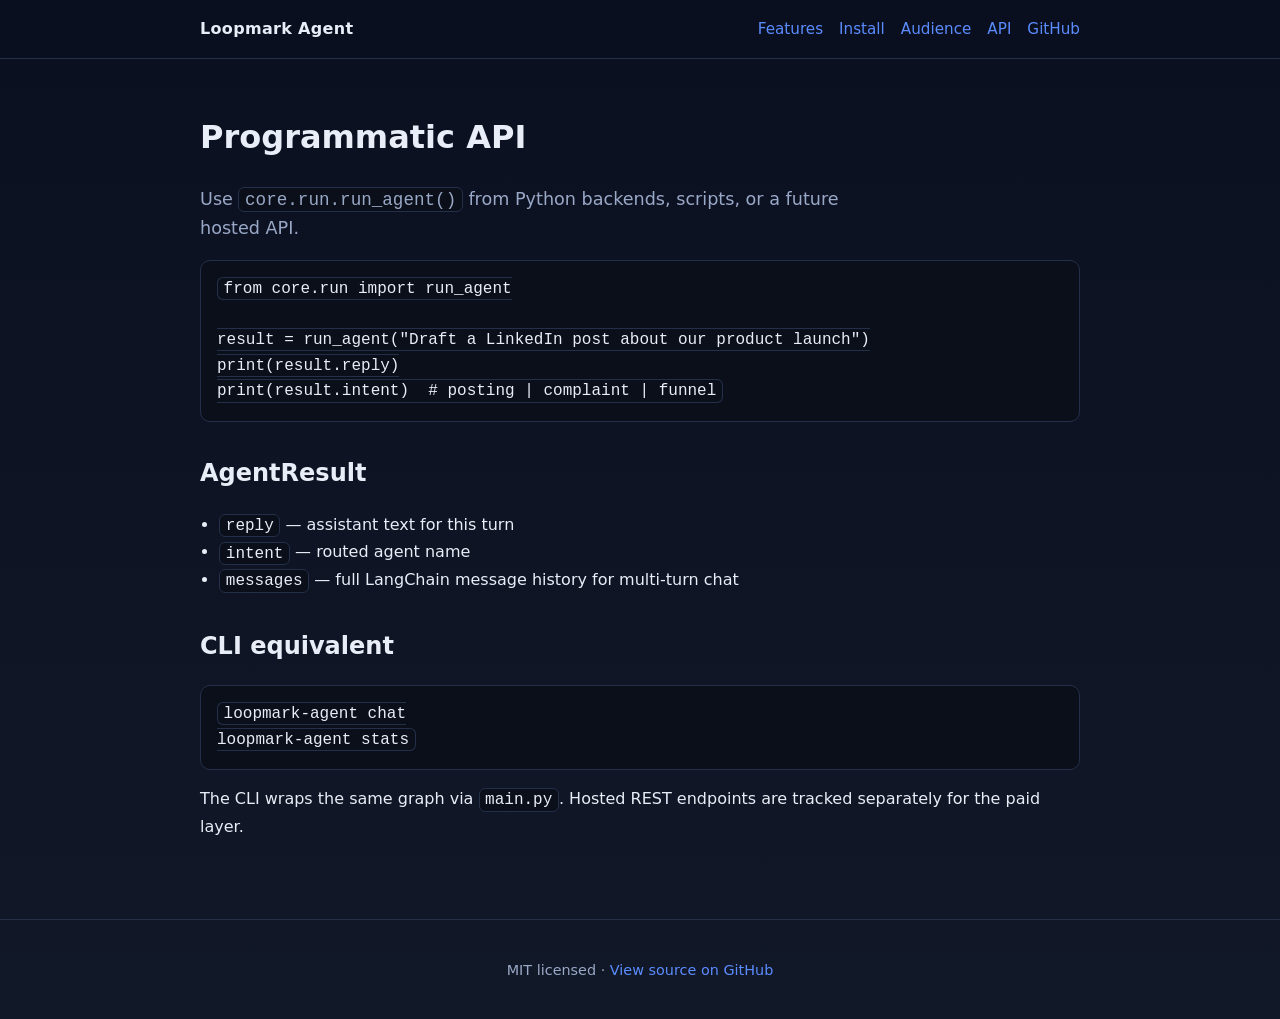
==== site/api.html @ df7c4c64 "Add GitHub Pages docs site, JSON-LD SEO, and social preview image. Closes #27, #28, and #30 with a s" ====
<!DOCTYPE html>
<html lang="en">
<head>
<meta charset="utf-8">
<meta name="viewport" content="width=device-width, initial-scale=1">
<title>API · Loopmark Agent</title>
<meta name="description" content="Programmatic run_agent API for Loopmark Agent integrations.">
<link rel="canonical" href="https://loopmark-opensource.github.io/loopmark-agent/api.html">
<meta property="og:type" content="website">
<meta property="og:title" content="API · Loopmark Agent">
<meta property="og:description" content="Programmatic run_agent API for Loopmark Agent integrations.">
<meta property="og:url" content="https://loopmark-opensource.github.io/loopmark-agent/api.html">
<meta property="og:image" content="https://loopmark-opensource.github.io/loopmark-agent/social-preview.png">
<meta name="twitter:card" content="summary_large_image">
<meta name="twitter:title" content="API · Loopmark Agent">
<meta name="twitter:description" content="Programmatic run_agent API for Loopmark Agent integrations.">
<meta name="twitter:image" content="https://loopmark-opensource.github.io/loopmark-agent/social-preview.png">
<link rel="stylesheet" href="styles.css">
<script type="application/ld+json">{
  "@context": "https://schema.org",
  "@type": "SoftwareApplication",
  "name": "Loopmark Agent",
  "applicationCategory": "BusinessApplication",
  "operatingSystem": "Cross-platform",
  "description": "Open-source LangGraph AI marketing agent for social content, email campaigns, audience research, lead funnel management, and auto-posting.",
  "softwareVersion": "1.0.0",
  "license": "https://opensource.org/licenses/MIT",
  "url": "https://loopmark-opensource.github.io/loopmark-agent",
  "codeRepository": "https://github.com/loopmark-opensource/loopmark-agent",
  "offers": {
    "@type": "Offer",
    "price": "0",
    "priceCurrency": "USD"
  }
}</script>
</head>
<body>

<header>
  <div class="nav">
    <a class="brand" href="index.html">Loopmark Agent</a>
    <nav class="nav-links" aria-label="Primary">
      <a href="features.html">Features</a>
      <a href="install.html">Install</a>
      <a href="audience-research.html">Audience</a>
      <a href="api.html">API</a>
      <a href="https://github.com/loopmark-opensource/loopmark-agent">GitHub</a>
    </nav>
  </div>
</header>

<main>

<h1>Programmatic API</h1>
<p class="lead">Use <code>core.run.run_agent()</code> from Python backends, scripts, or a future hosted API.</p>
<pre><code>from core.run import run_agent

result = run_agent("Draft a LinkedIn post about our product launch")
print(result.reply)
print(result.intent)  # posting | complaint | funnel</code></pre>
<h2>AgentResult</h2>
<ul>
  <li><code>reply</code> — assistant text for this turn</li>
  <li><code>intent</code> — routed agent name</li>
  <li><code>messages</code> — full LangChain message history for multi-turn chat</li>
</ul>
<h2>CLI equivalent</h2>
<pre><code>loopmark-agent chat
loopmark-agent stats</code></pre>
<p>The CLI wraps the same graph via <code>main.py</code>. Hosted REST endpoints are tracked separately for the paid layer.</p>

</main>

<footer>
  <p>MIT licensed · <a href="https://github.com/loopmark-opensource/loopmark-agent">View source on GitHub</a></p>
</footer>

</body>
</html>
---- site/styles.css ----
:root {
  --bg: #0b1020;
  --surface: #141b2d;
  --text: #e8edf7;
  --muted: #9aa8c7;
  --accent: #5b8cff;
  --accent-2: #7c5cff;
  --border: #24304a;
  --max: 920px;
}

* {
  box-sizing: border-box;
}

body {
  margin: 0;
  font-family: Inter, system-ui, -apple-system, Segoe UI, Roboto, sans-serif;
  background: linear-gradient(180deg, #0b1020 0%, #111827 100%);
  color: var(--text);
  line-height: 1.6;
}

a {
  color: var(--accent);
  text-decoration: none;
}

a:hover {
  text-decoration: underline;
}

header {
  border-bottom: 1px solid var(--border);
  background: rgba(11, 16, 32, 0.9);
  backdrop-filter: blur(8px);
  position: sticky;
  top: 0;
  z-index: 10;
}

.nav {
  max-width: var(--max);
  margin: 0 auto;
  padding: 1rem 1.25rem;
  display: flex;
  gap: 1rem;
  flex-wrap: wrap;
  align-items: center;
  justify-content: space-between;
}

.brand {
  font-weight: 700;
  color: var(--text);
  letter-spacing: 0.02em;
}

.nav-links {
  display: flex;
  gap: 1rem;
  flex-wrap: wrap;
  font-size: 0.95rem;
}

main {
  max-width: var(--max);
  margin: 0 auto;
  padding: 2rem 1.25rem 4rem;
}

.hero {
  padding: 2rem 0 1rem;
}

.hero h1 {
  font-size: clamp(2rem, 5vw, 2.8rem);
  line-height: 1.15;
  margin: 0 0 0.75rem;
}

.lead {
  color: var(--muted);
  font-size: 1.1rem;
  max-width: 62ch;
}

.card-grid {
  display: grid;
  grid-template-columns: repeat(auto-fit, minmax(220px, 1fr));
  gap: 1rem;
  margin: 2rem 0;
}

.card {
  background: var(--surface);
  border: 1px solid var(--border);
  border-radius: 12px;
  padding: 1.1rem 1.2rem;
}

.card h3 {
  margin: 0 0 0.5rem;
  font-size: 1.05rem;
}

.card p {
  margin: 0;
  color: var(--muted);
  font-size: 0.95rem;
}

pre,
code {
  font-family: ui-monospace, SFMono-Regular, Menlo, Consolas, monospace;
}

pre {
  background: #0a0f1a;
  border: 1px solid var(--border);
  border-radius: 10px;
  padding: 1rem;
  overflow-x: auto;
}

code {
  background: #0a0f1a;
  border: 1px solid var(--border);
  border-radius: 6px;
  padding: 0.1rem 0.35rem;
}

h2 {
  margin-top: 2rem;
}

ul {
  padding-left: 1.2rem;
}

footer {
  border-top: 1px solid var(--border);
  color: var(--muted);
  text-align: center;
  padding: 1.5rem 1rem 2rem;
  font-size: 0.9rem;
}

.cta-row {
  display: flex;
  gap: 0.75rem;
  flex-wrap: wrap;
  margin-top: 1.25rem;
}

.button {
  display: inline-block;
  background: linear-gradient(135deg, var(--accent), var(--accent-2));
  color: white;
  padding: 0.65rem 1rem;
  border-radius: 999px;
  font-weight: 600;
}

.button.secondary {
  background: transparent;
  border: 1px solid var(--border);
  color: var(--text);
}
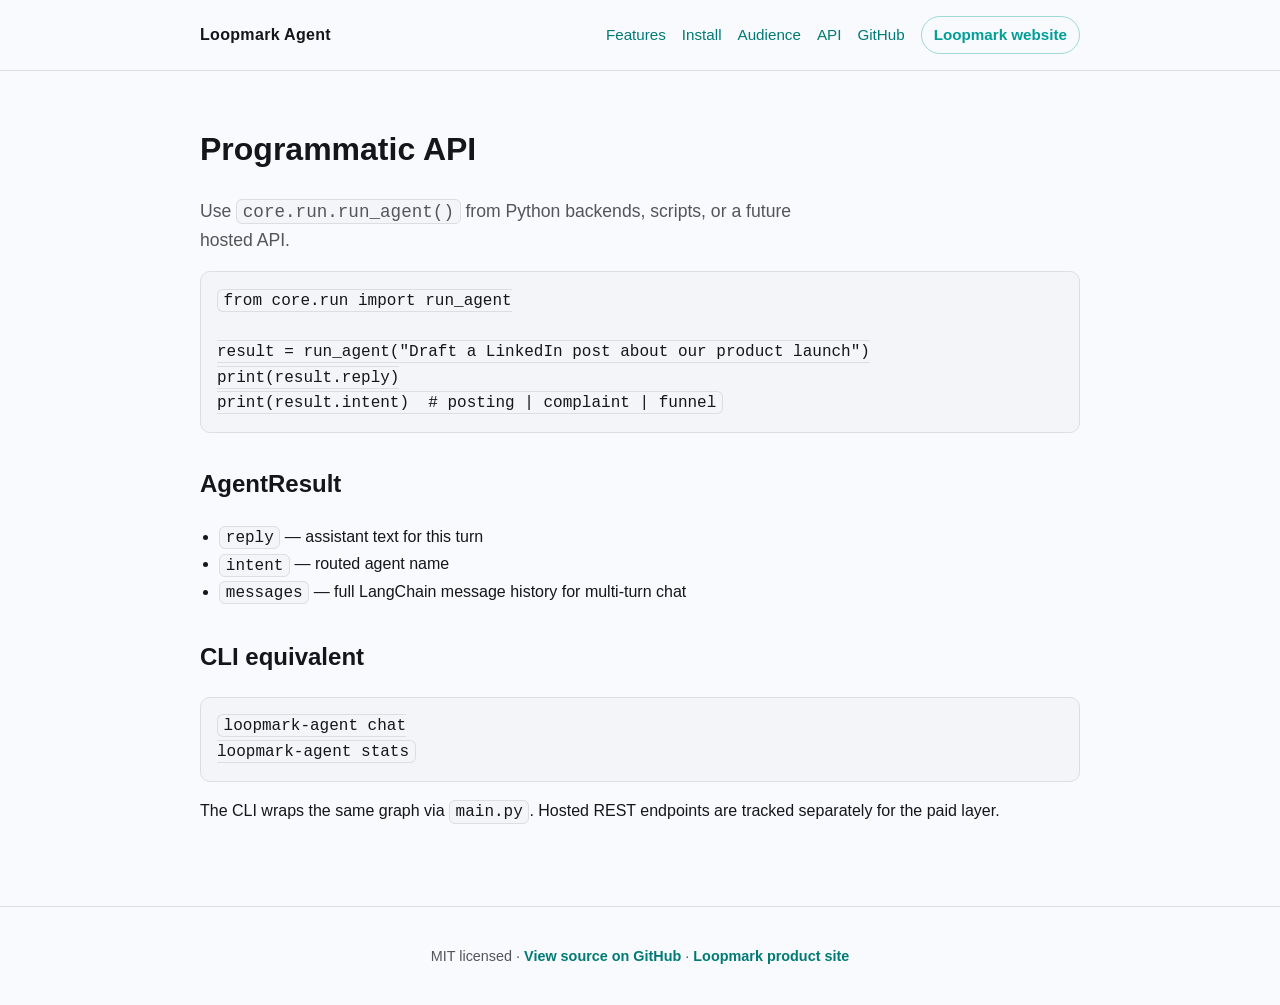
==== commit 8ef82669: "Align docs site with Loopmark teal branding and link to product website. Co-authored-by: Cursor <cur" ====
--- a/site/api.html
+++ b/site/api.html
@@ -45,6 +45,7 @@
       <a href="audience-research.html">Audience</a>
       <a href="api.html">API</a>
       <a href="https://github.com/loopmark-opensource/loopmark-agent">GitHub</a>
+      <a class="nav-cta" href="https://main.d3b5sf354a54dh.amplifyapp.com/">Loopmark website</a>
     </nav>
   </div>
 </header>
@@ -72,7 +73,7 @@
 </main>
 
 <footer>
-  <p>MIT licensed · <a href="https://github.com/loopmark-opensource/loopmark-agent">View source on GitHub</a></p>
+  <p>MIT licensed · <a href="https://github.com/loopmark-opensource/loopmark-agent">View source on GitHub</a> · <a href="https://main.d3b5sf354a54dh.amplifyapp.com/">Loopmark product site</a></p>
 </footer>
 
 </body>
--- a/site/styles.css
+++ b/site/styles.css
@@ -1,11 +1,15 @@
+/* Loopmark brand — aligned with loopmark-frontend (teal accent #009E96) */
 :root {
-  --bg: #0b1020;
-  --surface: #141b2d;
-  --text: #e8edf7;
-  --muted: #9aa8c7;
-  --accent: #5b8cff;
-  --accent-2: #7c5cff;
-  --border: #24304a;
+  --accent: #009e96;
+  --accent-dark: #007a74;
+  --accent-soft: oklch(0.6 0.14 190 / 0.12);
+  --bg: oklch(0.985 0.004 260);
+  --surface: #ffffff;
+  --text: oklch(0.2 0.01 260);
+  --muted: oklch(0.45 0.01 260);
+  --border: oklch(0.9 0.005 260);
+  --border2: oklch(0.85 0.01 260);
+  --code-bg: oklch(0.97 0.005 260);
   --max: 920px;
 }
 
@@ -15,25 +19,30 @@
 
 body {
   margin: 0;
-  font-family: Inter, system-ui, -apple-system, Segoe UI, Roboto, sans-serif;
-  background: linear-gradient(180deg, #0b1020 0%, #111827 100%);
+  font-family: Helvetica, Arial, system-ui, -apple-system, Segoe UI, Roboto, sans-serif;
+  background: var(--bg);
   color: var(--text);
   line-height: 1.6;
 }
 
+::selection {
+  background: oklch(0.6 0.14 190 / 0.25);
+}
+
 a {
+  color: var(--accent-dark);
+  text-decoration: none;
+}
+
+a:hover {
   color: var(--accent);
-  text-decoration: none;
-}
-
-a:hover {
   text-decoration: underline;
 }
 
 header {
   border-bottom: 1px solid var(--border);
-  background: rgba(11, 16, 32, 0.9);
-  backdrop-filter: blur(8px);
+  background: oklch(0.985 0.004 260 / 0.92);
+  backdrop-filter: blur(12px);
   position: sticky;
   top: 0;
   z-index: 10;
@@ -61,6 +70,20 @@
   gap: 1rem;
   flex-wrap: wrap;
   font-size: 0.95rem;
+  align-items: center;
+}
+
+.nav-links .nav-cta {
+  font-weight: 600;
+  color: var(--accent);
+  border: 1px solid oklch(0.6 0.14 190 / 0.35);
+  padding: 0.35rem 0.75rem;
+  border-radius: 999px;
+}
+
+.nav-links .nav-cta:hover {
+  background: var(--accent-soft);
+  text-decoration: none;
 }
 
 main {
@@ -83,6 +106,16 @@
   color: var(--muted);
   font-size: 1.1rem;
   max-width: 62ch;
+}
+
+.site-banner {
+  margin: 0 0 1.25rem;
+  padding: 0.75rem 1rem;
+  background: var(--accent-soft);
+  border: 1px solid oklch(0.6 0.14 190 / 0.25);
+  border-radius: 10px;
+  font-size: 0.95rem;
+  color: var(--text);
 }
 
 .card-grid {
@@ -97,6 +130,7 @@
   border: 1px solid var(--border);
   border-radius: 12px;
   padding: 1.1rem 1.2rem;
+  box-shadow: 0 10px 24px -20px oklch(0.2 0.02 260 / 0.12);
 }
 
 .card h3 {
@@ -116,7 +150,7 @@
 }
 
 pre {
-  background: #0a0f1a;
+  background: var(--code-bg);
   border: 1px solid var(--border);
   border-radius: 10px;
   padding: 1rem;
@@ -124,7 +158,7 @@
 }
 
 code {
-  background: #0a0f1a;
+  background: var(--code-bg);
   border: 1px solid var(--border);
   border-radius: 6px;
   padding: 0.1rem 0.35rem;
@@ -146,6 +180,10 @@
   font-size: 0.9rem;
 }
 
+footer a {
+  font-weight: 600;
+}
+
 .cta-row {
   display: flex;
   gap: 0.75rem;
@@ -155,15 +193,54 @@
 
 .button {
   display: inline-block;
-  background: linear-gradient(135deg, var(--accent), var(--accent-2));
+  background: var(--accent);
   color: white;
-  padding: 0.65rem 1rem;
+  padding: 0.65rem 1.1rem;
   border-radius: 999px;
   font-weight: 600;
+  box-shadow: 0 8px 24px -10px oklch(0.6 0.14 190 / 0.55);
+}
+
+.button:hover {
+  background: var(--accent-dark);
+  color: white;
+  text-decoration: none;
 }
 
 .button.secondary {
   background: transparent;
-  border: 1px solid var(--border);
-  color: var(--text);
-}
+  border: 1px solid var(--border2);
+  color: var(--text);
+  box-shadow: none;
+}
+
+.button.secondary:hover {
+  border-color: var(--accent);
+  color: var(--accent-dark);
+}
+
+h3 {
+  margin-top: 1.25rem;
+  font-size: 1.05rem;
+}
+
+main table {
+  width: 100%;
+  border-collapse: collapse;
+  font-size: 0.92rem;
+  margin: 1rem 0;
+}
+
+main table th,
+main table td {
+  border: 1px solid var(--border);
+  padding: 0.55rem 0.65rem;
+  text-align: left;
+  vertical-align: top;
+}
+
+main table th {
+  background: var(--accent-soft);
+  color: var(--text);
+  font-weight: 600;
+}
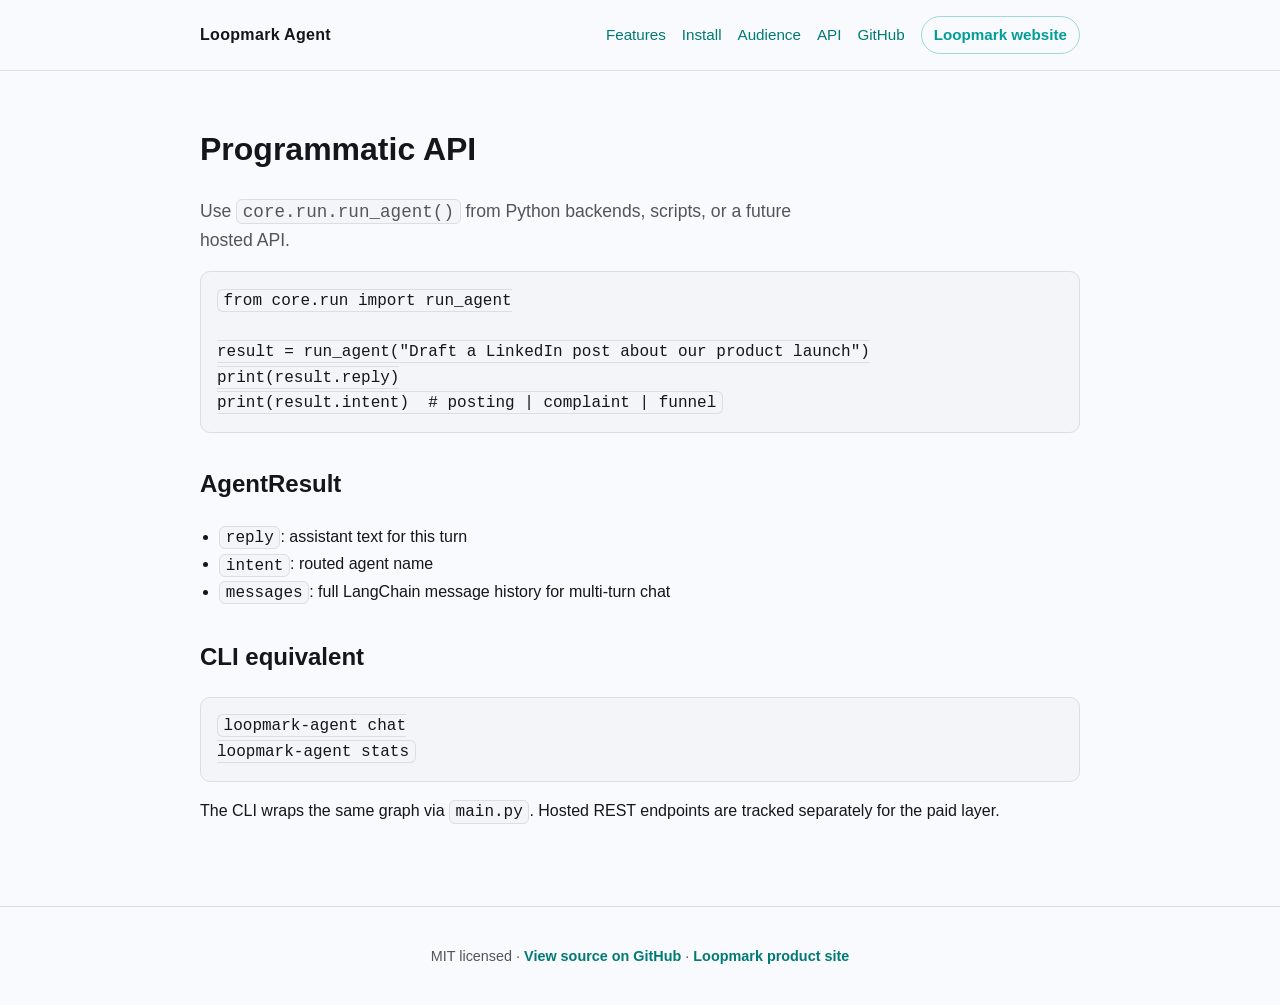
==== commit 3e40d849: "Remove em dashes from docs site copy for simpler punctuation. Co-authored-by: Cursor <cursoragent@cu" ====
--- a/site/api.html
+++ b/site/api.html
@@ -11,11 +11,16 @@
 <meta property="og:description" content="Programmatic run_agent API for Loopmark Agent integrations.">
 <meta property="og:url" content="https://loopmark-opensource.github.io/loopmark-agent/api.html">
 <meta property="og:image" content="https://loopmark-opensource.github.io/loopmark-agent/social-preview.png">
+<meta property="og:image:width" content="1280">
+<meta property="og:image:height" content="720">
+<meta property="og:image:alt" content="Loopmark Agent, open-source LangGraph marketing assistant">
 <meta name="twitter:card" content="summary_large_image">
 <meta name="twitter:title" content="API · Loopmark Agent">
 <meta name="twitter:description" content="Programmatic run_agent API for Loopmark Agent integrations.">
 <meta name="twitter:image" content="https://loopmark-opensource.github.io/loopmark-agent/social-preview.png">
-<link rel="stylesheet" href="styles.css">
+<meta name="twitter:image:alt" content="Loopmark Agent, open-source LangGraph marketing assistant">
+<meta name="theme-color" content="#009E96">
+<link rel="stylesheet" href="styles.css?v=86dd4c33f5">
 <script type="application/ld+json">{
   "@context": "https://schema.org",
   "@type": "SoftwareApplication",
@@ -61,9 +66,9 @@
 print(result.intent)  # posting | complaint | funnel</code></pre>
 <h2>AgentResult</h2>
 <ul>
-  <li><code>reply</code> — assistant text for this turn</li>
-  <li><code>intent</code> — routed agent name</li>
-  <li><code>messages</code> — full LangChain message history for multi-turn chat</li>
+  <li><code>reply</code>: assistant text for this turn</li>
+  <li><code>intent</code>: routed agent name</li>
+  <li><code>messages</code>: full LangChain message history for multi-turn chat</li>
 </ul>
 <h2>CLI equivalent</h2>
 <pre><code>loopmark-agent chat
--- a/site/styles.css
+++ b/site/styles.css
@@ -1,4 +1,4 @@
-/* Loopmark brand — aligned with loopmark-frontend (teal accent #009E96) */
+/* Loopmark brand: aligned with loopmark-frontend (teal accent #009E96) */
 :root {
   --accent: #009e96;
   --accent-dark: #007a74;
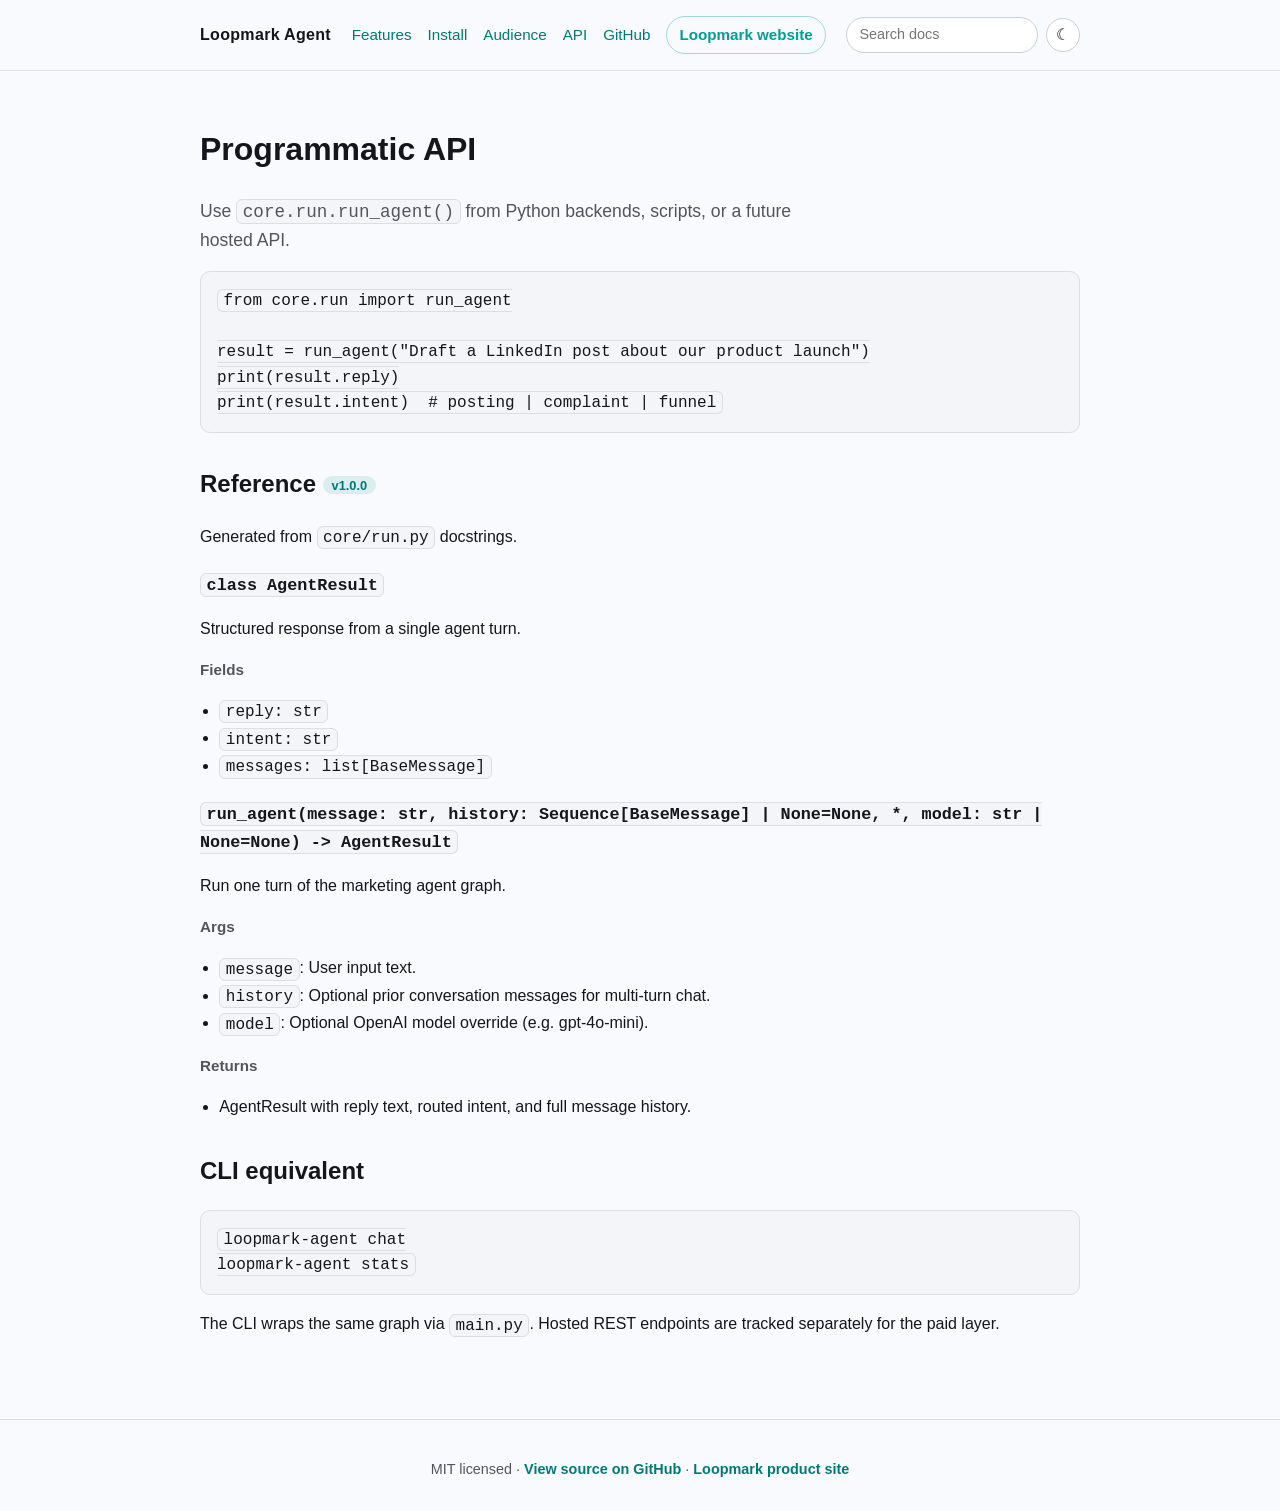
==== commit 404d8777: "Add docs search, light/dark toggle, generated API reference, and link checks. - Build script emits s" ====
--- a/site/api.html
+++ b/site/api.html
@@ -20,7 +20,9 @@
 <meta name="twitter:image" content="https://loopmark-opensource.github.io/loopmark-agent/social-preview.png">
 <meta name="twitter:image:alt" content="Loopmark Agent, open-source LangGraph marketing assistant">
 <meta name="theme-color" content="#009E96">
-<link rel="stylesheet" href="styles.css?v=86dd4c33f5">
+<script>try{var t=localStorage.getItem("theme");if(t==="dark"||t==="light")document.documentElement.dataset.theme=t}catch(e){}</script>
+<link rel="stylesheet" href="styles.css?v=1d8f688921">
+<script src="site.js?v=3ec4536c32" defer></script>
 <script type="application/ld+json">{
   "@context": "https://schema.org",
   "@type": "SoftwareApplication",
@@ -52,6 +54,14 @@
       <a href="https://github.com/loopmark-opensource/loopmark-agent">GitHub</a>
       <a class="nav-cta" href="https://main.d3b5sf354a54dh.amplifyapp.com/">Loopmark website</a>
     </nav>
+    <div class="nav-tools">
+      <div class="search" role="search">
+        <label class="visually-hidden" for="site-search">Search docs</label>
+        <input id="site-search" type="search" placeholder="Search docs" autocomplete="off" aria-controls="search-results">
+        <ul id="search-results" class="search-results" hidden></ul>
+      </div>
+      <button id="theme-toggle" class="theme-toggle" type="button" aria-label="Toggle dark theme">&#9790;</button>
+    </div>
   </div>
 </header>
 
@@ -64,12 +74,15 @@
 result = run_agent("Draft a LinkedIn post about our product launch")
 print(result.reply)
 print(result.intent)  # posting | complaint | funnel</code></pre>
-<h2>AgentResult</h2>
-<ul>
-  <li><code>reply</code>: assistant text for this turn</li>
-  <li><code>intent</code>: routed agent name</li>
-  <li><code>messages</code>: full LangChain message history for multi-turn chat</li>
-</ul>
+<h2 id="reference">Reference <span class="version">v1.0.0</span></h2>
+<p>Generated from <code>core/run.py</code> docstrings.</p>
+<h3 id="ref-agentresult"><code>class AgentResult</code></h3>
+<p>Structured response from a single agent turn.</p>
+<h4>Fields</h4><ul><li><code>reply: str</code></li><li><code>intent: str</code></li><li><code>messages: list[BaseMessage]</code></li></ul>
+<h3 id="ref-run_agent"><code>run_agent(message: str, history: Sequence[BaseMessage] | None=None, *, model: str | None=None) -&gt; AgentResult</code></h3>
+<p>Run one turn of the marketing agent graph.</p>
+<h4>Args</h4><ul><li><code>message</code>: User input text.</li><li><code>history</code>: Optional prior conversation messages for multi-turn chat.</li><li><code>model</code>: Optional OpenAI model override (e.g. gpt-4o-mini).</li></ul>
+<h4>Returns</h4><ul><li>AgentResult with reply text, routed intent, and full message history.</li></ul>
 <h2>CLI equivalent</h2>
 <pre><code>loopmark-agent chat
 loopmark-agent stats</code></pre>
--- a/site/styles.css
+++ b/site/styles.css
@@ -10,7 +10,42 @@
   --border: oklch(0.9 0.005 260);
   --border2: oklch(0.85 0.01 260);
   --code-bg: oklch(0.97 0.005 260);
+  --header-bg: oklch(0.985 0.004 260 / 0.92);
   --max: 920px;
+  color-scheme: light;
+}
+
+/* Dark tokens: follow the OS unless the visitor picked light, or when they picked dark. */
+@media (prefers-color-scheme: dark) {
+  :root:not([data-theme="light"]) {
+    --accent: #2cc5bc;
+    --accent-dark: #5ad8d0;
+    --accent-soft: oklch(0.7 0.12 190 / 0.14);
+    --bg: oklch(0.17 0.01 260);
+    --surface: oklch(0.21 0.01 260);
+    --text: oklch(0.93 0.005 260);
+    --muted: oklch(0.72 0.01 260);
+    --border: oklch(0.3 0.01 260);
+    --border2: oklch(0.38 0.01 260);
+    --code-bg: oklch(0.23 0.01 260);
+    --header-bg: oklch(0.17 0.01 260 / 0.9);
+    color-scheme: dark;
+  }
+}
+
+:root[data-theme="dark"] {
+  --accent: #2cc5bc;
+  --accent-dark: #5ad8d0;
+  --accent-soft: oklch(0.7 0.12 190 / 0.14);
+  --bg: oklch(0.17 0.01 260);
+  --surface: oklch(0.21 0.01 260);
+  --text: oklch(0.93 0.005 260);
+  --muted: oklch(0.72 0.01 260);
+  --border: oklch(0.3 0.01 260);
+  --border2: oklch(0.38 0.01 260);
+  --code-bg: oklch(0.23 0.01 260);
+  --header-bg: oklch(0.17 0.01 260 / 0.9);
+  color-scheme: dark;
 }
 
 * {
@@ -41,7 +76,7 @@
 
 header {
   border-bottom: 1px solid var(--border);
-  background: oklch(0.985 0.004 260 / 0.92);
+  background: var(--header-bg);
   backdrop-filter: blur(12px);
   position: sticky;
   top: 0;
@@ -244,3 +279,120 @@
   color: var(--text);
   font-weight: 600;
 }
+
+/* ─── search & theme toggle ───────────────────────────────────────────── */
+
+.nav-tools {
+  display: flex;
+  gap: 0.5rem;
+  align-items: center;
+}
+
+.search {
+  position: relative;
+}
+
+.search input {
+  width: 12rem;
+  max-width: 50vw;
+  font: inherit;
+  font-size: 0.9rem;
+  padding: 0.35rem 0.75rem;
+  border: 1px solid var(--border2);
+  border-radius: 999px;
+  background: var(--surface);
+  color: var(--text);
+}
+
+.search input:focus {
+  outline: 2px solid var(--accent);
+  outline-offset: 1px;
+}
+
+.search-results {
+  position: absolute;
+  right: 0;
+  top: calc(100% + 0.4rem);
+  width: min(24rem, calc(100vw - 2rem));
+  margin: 0;
+  padding: 0.35rem;
+  list-style: none;
+  background: var(--surface);
+  border: 1px solid var(--border);
+  border-radius: 10px;
+  box-shadow: 0 18px 40px -20px oklch(0.2 0.02 260 / 0.35);
+  z-index: 20;
+}
+
+.search-results a {
+  display: block;
+  padding: 0.5rem 0.6rem;
+  border-radius: 8px;
+  color: var(--text);
+}
+
+.search-results a:hover,
+.search-results a:focus {
+  background: var(--accent-soft);
+  text-decoration: none;
+}
+
+.search-results strong {
+  display: block;
+  font-size: 0.92rem;
+}
+
+.search-results span {
+  display: block;
+  color: var(--muted);
+  font-size: 0.82rem;
+  line-height: 1.4;
+}
+
+.search-empty {
+  padding: 0.5rem 0.6rem;
+  color: var(--muted);
+  font-size: 0.9rem;
+}
+
+.theme-toggle {
+  font: inherit;
+  font-size: 1rem;
+  line-height: 1;
+  width: 2.1rem;
+  height: 2.1rem;
+  border: 1px solid var(--border2);
+  border-radius: 999px;
+  background: var(--surface);
+  color: var(--text);
+  cursor: pointer;
+}
+
+.theme-toggle:hover {
+  border-color: var(--accent);
+}
+
+.version {
+  font-size: 0.8rem;
+  font-weight: 600;
+  color: var(--accent-dark);
+  background: var(--accent-soft);
+  border-radius: 999px;
+  padding: 0.1rem 0.55rem;
+  vertical-align: middle;
+}
+
+h4 {
+  margin: 1rem 0 0.25rem;
+  font-size: 0.95rem;
+  color: var(--muted);
+}
+
+.visually-hidden {
+  position: absolute;
+  width: 1px;
+  height: 1px;
+  overflow: hidden;
+  clip: rect(0 0 0 0);
+  white-space: nowrap;
+}
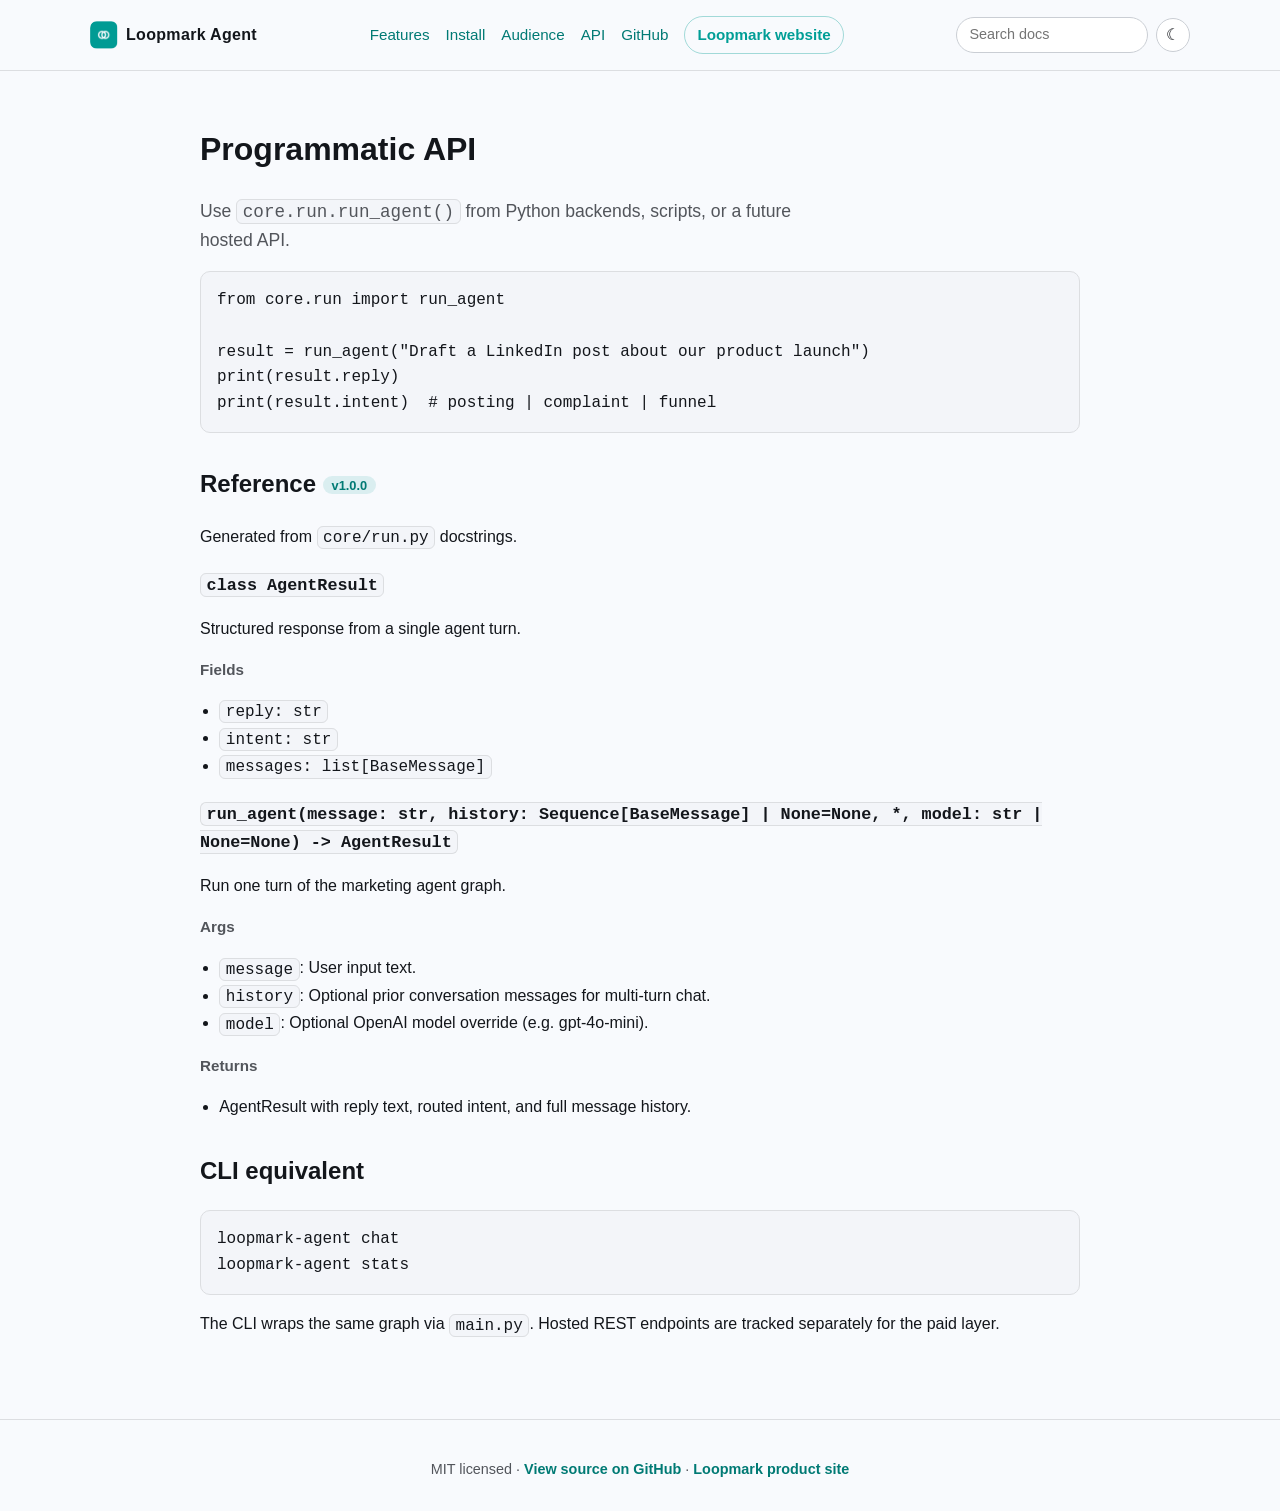
==== commit 93c55501: "Use the colored Loopmark logo on the docs site and README. - Teal Loopmark mark (from loopmark-front" ====
--- a/site/api.html
+++ b/site/api.html
@@ -20,8 +20,10 @@
 <meta name="twitter:image" content="https://loopmark-opensource.github.io/loopmark-agent/social-preview.png">
 <meta name="twitter:image:alt" content="Loopmark Agent, open-source LangGraph marketing assistant">
 <meta name="theme-color" content="#009E96">
+<link rel="icon" type="image/png" href="favicon.png">
+<link rel="apple-touch-icon" href="apple-touch-icon.png">
 <script>try{var t=localStorage.getItem("theme");if(t==="dark"||t==="light")document.documentElement.dataset.theme=t}catch(e){}</script>
-<link rel="stylesheet" href="styles.css?v=1d8f688921">
+<link rel="stylesheet" href="styles.css?v=a9e3e0a755">
 <script src="site.js?v=3ec4536c32" defer></script>
 <script type="application/ld+json">{
   "@context": "https://schema.org",
@@ -45,7 +47,7 @@
 
 <header>
   <div class="nav">
-    <a class="brand" href="index.html">Loopmark Agent</a>
+    <a class="brand" href="index.html"><img src="logo.png" alt="" width="28" height="28">Loopmark Agent</a>
     <nav class="nav-links" aria-label="Primary">
       <a href="features.html">Features</a>
       <a href="install.html">Install</a>
--- a/site/styles.css
+++ b/site/styles.css
@@ -84,7 +84,7 @@
 }
 
 .nav {
-  max-width: var(--max);
+  max-width: 1140px;
   margin: 0 auto;
   padding: 1rem 1.25rem;
   display: flex;
@@ -95,9 +95,18 @@
 }
 
 .brand {
+  display: inline-flex;
+  align-items: center;
+  gap: 0.5rem;
   font-weight: 700;
   color: var(--text);
   letter-spacing: 0.02em;
+}
+
+.brand img {
+  width: 28px;
+  height: 28px;
+  border-radius: 7px;
 }
 
 .nav-links {
@@ -197,6 +206,13 @@
   border: 1px solid var(--border);
   border-radius: 6px;
   padding: 0.1rem 0.35rem;
+}
+
+pre code {
+  background: none;
+  border: 0;
+  border-radius: 0;
+  padding: 0;
 }
 
 h2 {
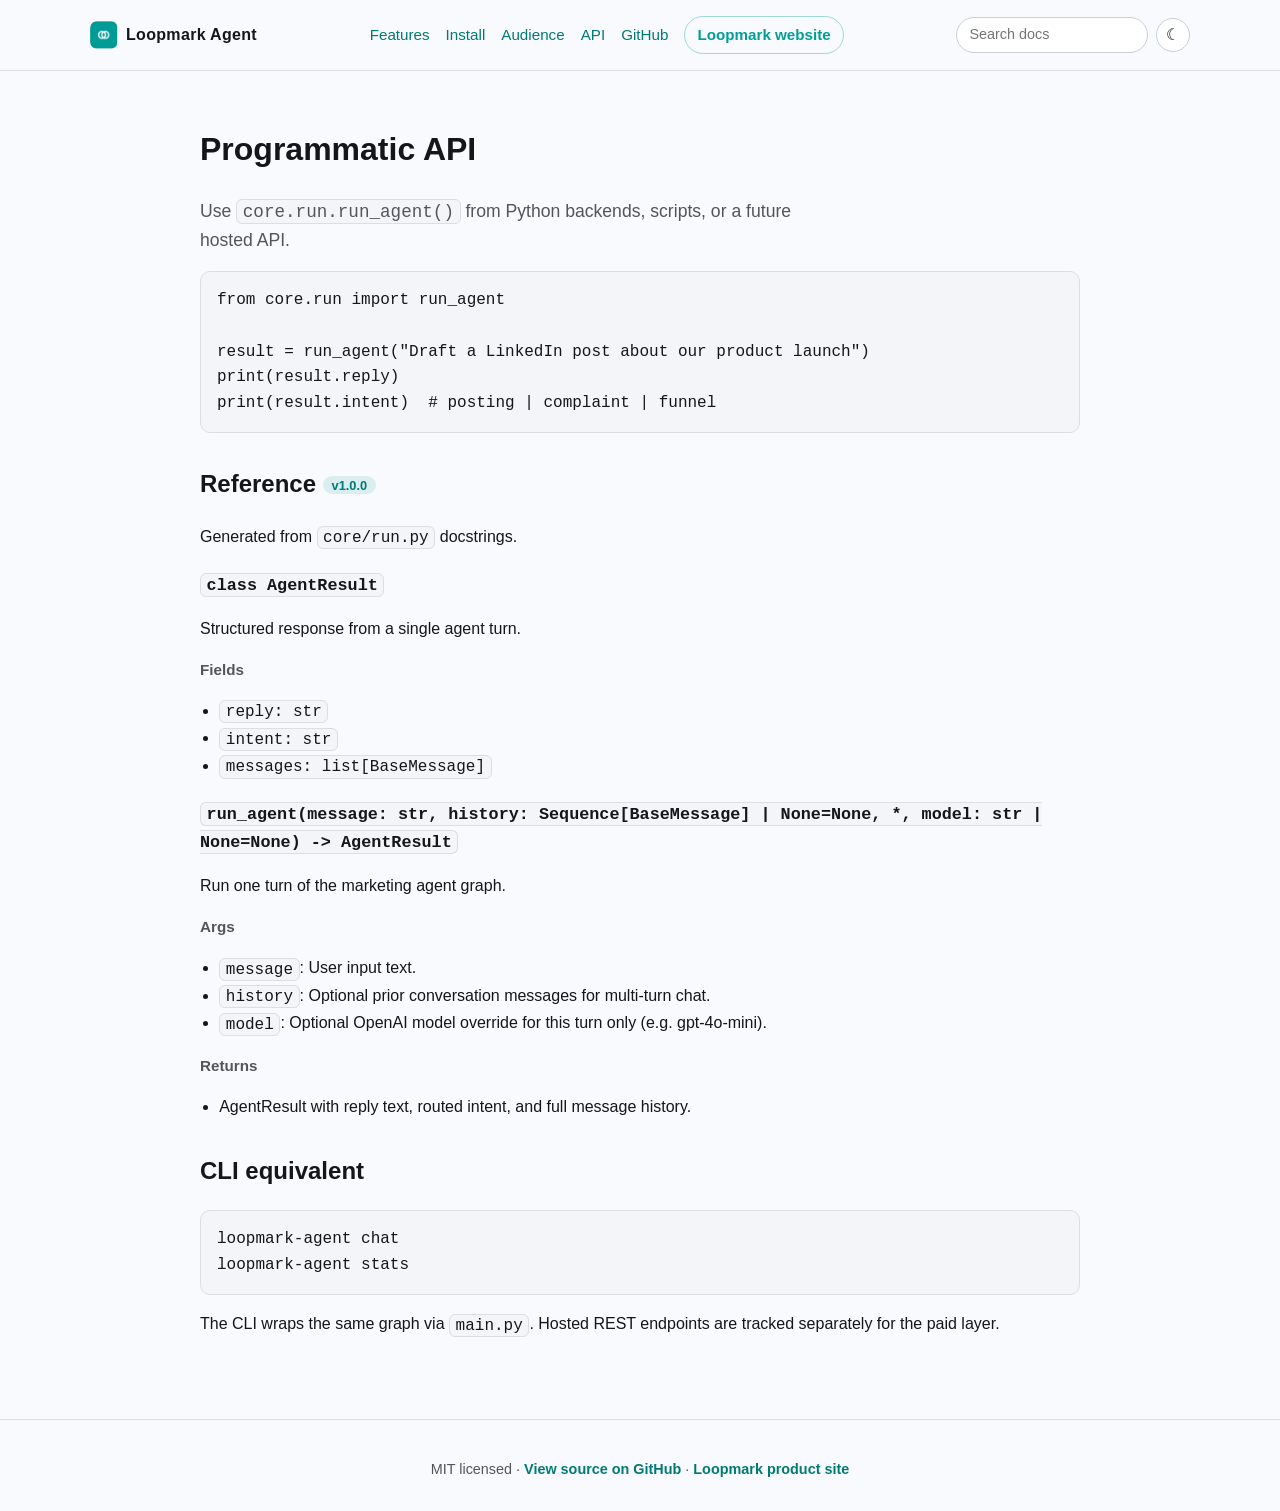
==== commit d24e356b: "fix: scope model overrides to each agent invocation" ====
--- a/site/api.html
+++ b/site/api.html
@@ -83,7 +83,7 @@
 <h4>Fields</h4><ul><li><code>reply: str</code></li><li><code>intent: str</code></li><li><code>messages: list[BaseMessage]</code></li></ul>
 <h3 id="ref-run_agent"><code>run_agent(message: str, history: Sequence[BaseMessage] | None=None, *, model: str | None=None) -&gt; AgentResult</code></h3>
 <p>Run one turn of the marketing agent graph.</p>
-<h4>Args</h4><ul><li><code>message</code>: User input text.</li><li><code>history</code>: Optional prior conversation messages for multi-turn chat.</li><li><code>model</code>: Optional OpenAI model override (e.g. gpt-4o-mini).</li></ul>
+<h4>Args</h4><ul><li><code>message</code>: User input text.</li><li><code>history</code>: Optional prior conversation messages for multi-turn chat.</li><li><code>model</code>: Optional OpenAI model override for this turn only (e.g. gpt-4o-mini).</li></ul>
 <h4>Returns</h4><ul><li>AgentResult with reply text, routed intent, and full message history.</li></ul>
 <h2>CLI equivalent</h2>
 <pre><code>loopmark-agent chat
